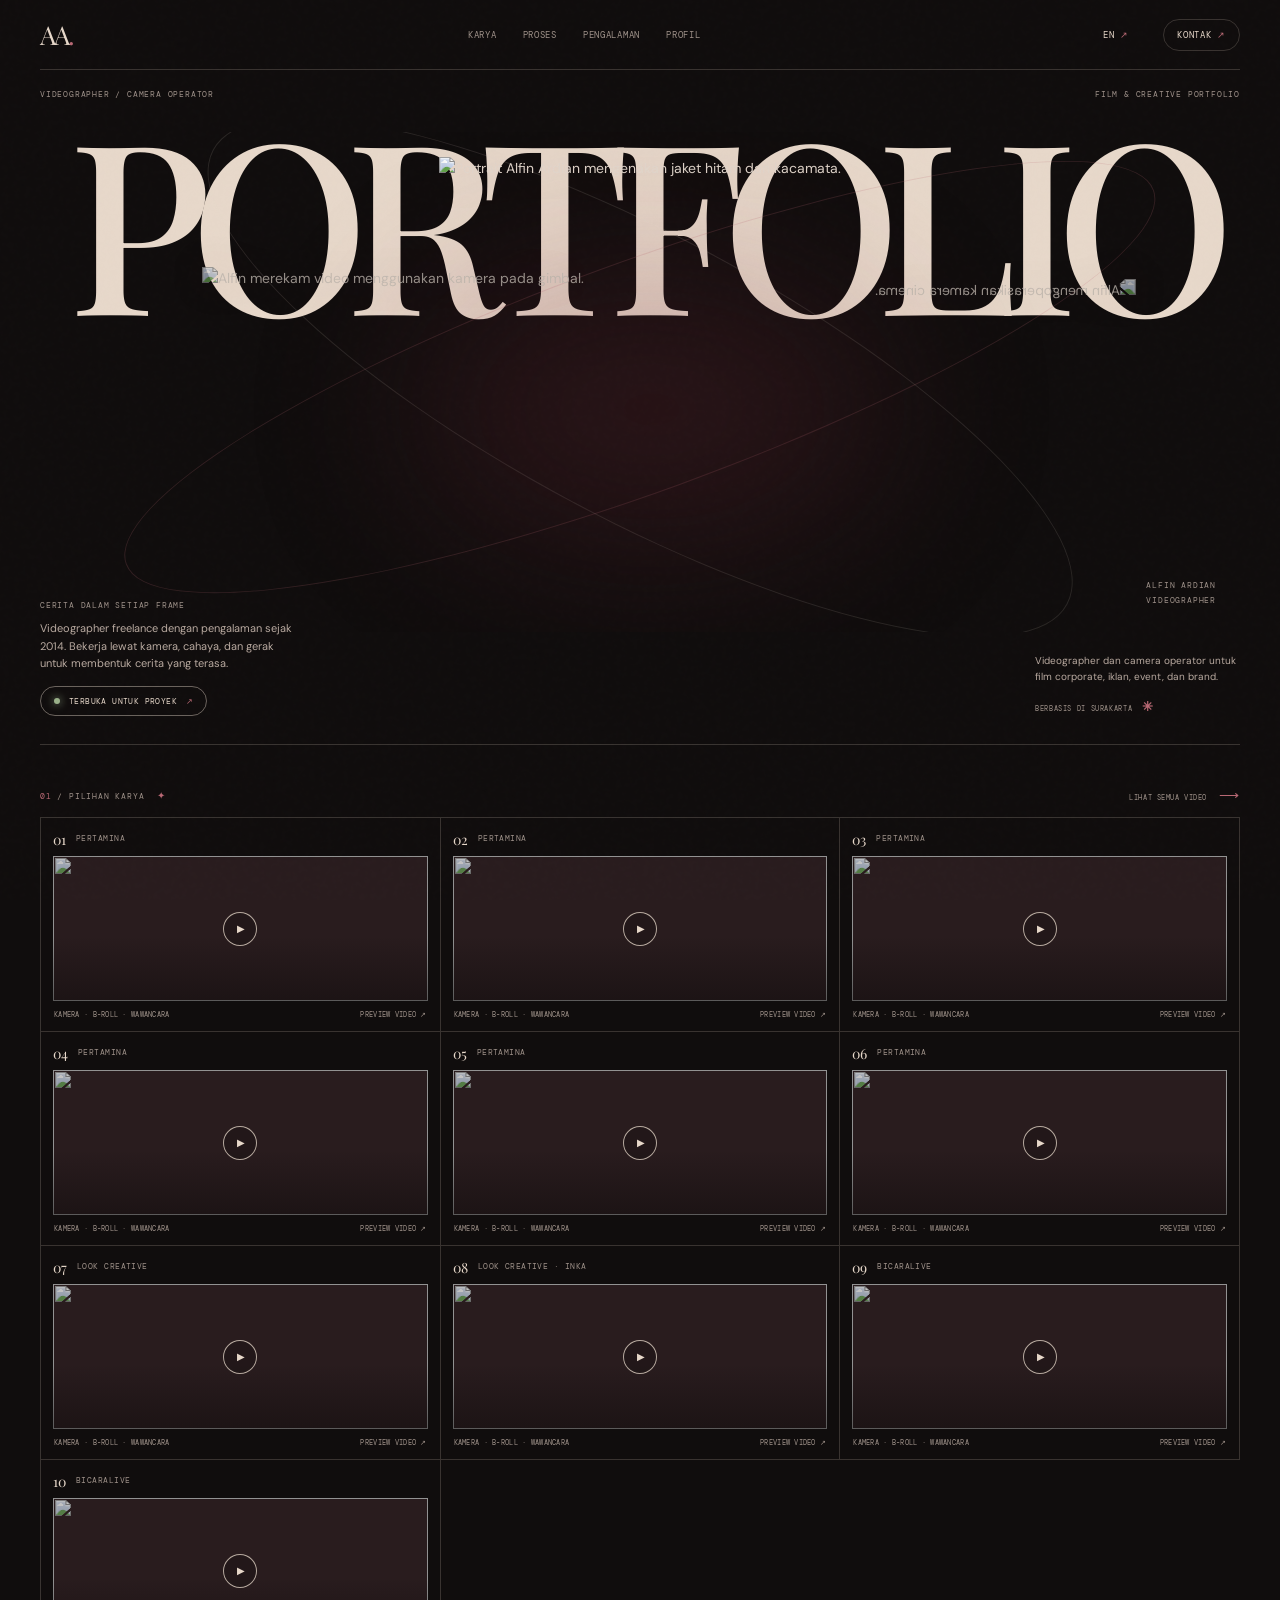
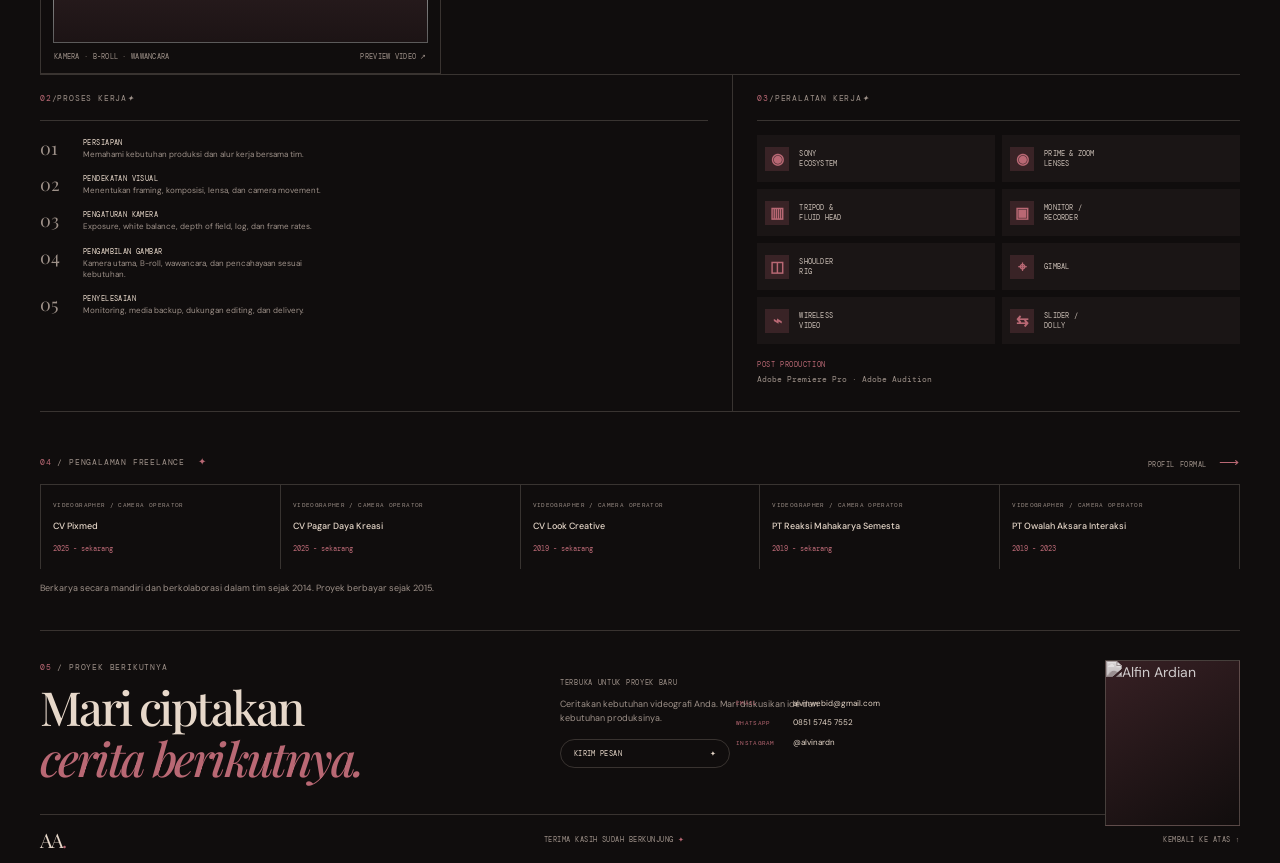
==== index.html @ a02e5e7e "Publish bilingual portfolio website" ====
<!doctype html>
<html lang="id">
  <head>
    <meta charset="utf-8" />
    <meta name="viewport" content="width=device-width, initial-scale=1" />
    <meta name="theme-color" content="#100d0d" />
    <meta name="description" content="Alfin Ardian — freelance videographer and camera operator based in Surakarta, Indonesia." />
    <meta name="referrer" content="strict-origin-when-cross-origin" />
    <title>Alfin Ardian — Videographer Portfolio</title>
    <link rel="preconnect" href="https://img.youtube.com" />
    <link rel="stylesheet" href="styles.css" />
    <script src="script.js" defer></script>
  </head>
  <body>
    <div class="grain" aria-hidden="true"></div>
    <header class="topbar shell">
      <a class="wordmark" href="#home" aria-label="Alfin Ardian, home">AA<span>.</span></a>
      <nav class="main-nav" aria-label="Main navigation">
        <a href="#work" data-i18n="navWork">Karya</a>
        <a href="#approach" data-i18n="navApproach">Proses</a>
        <a href="#about" data-i18n="navAbout">Pengalaman</a>
        <a href="profile.html" data-i18n="navProfile">Profil</a>
      </nav>
      <div class="nav-actions">
        <button class="language-toggle" type="button" aria-label="Switch language">EN <span>↗</span></button>
        <a class="nav-contact" href="#contact" data-i18n="navContact">Kontak <span>↗</span></a>
      </div>
    </header>

    <main>
      <section class="hero shell" id="home">
        <div class="hero-kicker"><span data-i18n="heroKicker">VIDEOGRAPHER / CAMERA OPERATOR</span><span data-i18n="heroKickerRight">FILM & CREATIVE PORTFOLIO</span></div>
        <h1 class="hero-title" aria-label="Portfolio"><span class="title-outline" data-i18n="titleOne">PORTFOLIO</span></h1>
        <div class="hero-visual">
          <img class="scene-shot scene-gimbal" src="assets/alfin-camera-gimbal.png" alt="Alfin merekam video menggunakan kamera pada gimbal." />
          <img class="scene-shot scene-cinema" src="assets/alfin-cinema-camera.png" alt="Alfin mengoperasikan kamera cinema." />
          <img class="portrait" src="assets/alfin-portrait-front.png" alt="Portrait Alfin Ardian mengenakan jaket hitam dan kacamata." />
          <div class="orbit orbit-one"></div><div class="orbit orbit-two"></div>
          <div class="light-leak"></div>
          <span class="visual-caption">ALFIN ARDIAN<br />VIDEOGRAPHER</span>
        </div>
        <div class="hero-bottom">
          <div class="hero-intro">
            <p class="eyebrow" data-i18n="heroEyebrow">CERITA DALAM SETIAP FRAME</p>
            <p class="hero-copy" data-i18n="heroCopy">Videographer freelance dengan pengalaman sejak 2014. Bekerja lewat kamera, cahaya, dan gerak untuk membentuk cerita yang terasa.</p>
            <a class="availability" href="https://wa.me/6285157457552" target="_blank" rel="noreferrer"><span class="availability-dot"></span><span data-i18n="availability">TERBUKA UNTUK PROYEK</span><span class="arrow">↗</span></a>
          </div>
          <div class="hero-aside"><p data-i18n="heroAside">Videographer dan camera operator untuk film corporate, iklan, event, dan brand.</p><span data-i18n="heroLocation">BERBASIS DI SURAKARTA <b>✳</b></span></div>
        </div>
      </section>

      <section class="work-section shell section-pad" id="work">
        <div class="section-bar"><p class="eyebrow"><span>01</span> / <span data-i18n="selected">PILIHAN KARYA</span> <i>✦</i></p><a href="#work" class="section-link" data-i18n="viewProjects">LIHAT SEMUA VIDEO <span>⟶</span></a></div>
        <div class="project-grid" id="projectGrid" aria-live="polite"></div>
      </section>

      <section class="approach-section shell" id="approach">
        <div class="process-panel">
          <p class="eyebrow"><span>02</span> / <span data-i18n="processTitle">PROSES KERJA</span> <i>✦</i></p>
          <ol class="process-list">
            <li><span class="process-number">01</span><div><h3 data-i18n="process1">PERSIAPAN</h3><p data-i18n="process1copy">Memahami kebutuhan produksi dan alur kerja bersama tim.</p></div></li>
            <li><span class="process-number">02</span><div><h3 data-i18n="process2">PENDEKATAN VISUAL</h3><p data-i18n="process2copy">Menentukan framing, komposisi, lensa, dan camera movement.</p></div></li>
            <li><span class="process-number">03</span><div><h3 data-i18n="process3">PENGATURAN KAMERA</h3><p data-i18n="process3copy">Exposure, white balance, depth of field, log, dan frame rates.</p></div></li>
            <li><span class="process-number">04</span><div><h3 data-i18n="process4">PENGAMBILAN GAMBAR</h3><p data-i18n="process4copy">Kamera utama, B-roll, wawancara, dan pencahayaan sesuai kebutuhan.</p></div></li>
            <li><span class="process-number">05</span><div><h3 data-i18n="process5">PENYELESAIAN</h3><p data-i18n="process5copy">Monitoring, media backup, dukungan editing, dan delivery.</p></div></li>
          </ol>
        </div>
        <div class="tools-panel">
          <p class="eyebrow"><span>03</span> / <span data-i18n="toolsTitle">PERALATAN KERJA</span> <i>✦</i></p>
          <div class="tools-grid">
            <div><b>◉</b><span>SONY<br />ECOSYSTEM</span></div><div><b>◉</b><span>PRIME & ZOOM<br />LENSES</span></div>
            <div><b>▥</b><span>TRIPOD &<br />FLUID HEAD</span></div><div><b>▣</b><span>MONITOR /<br />RECORDER</span></div>
            <div><b>◫</b><span>SHOULDER<br />RIG</span></div><div><b>⌖</b><span>GIMBAL</span></div>
            <div><b>⌁</b><span>WIRELESS<br />VIDEO</span></div><div><b>⇆</b><span>SLIDER /<br />DOLLY</span></div>
          </div>
          <p class="software-note"><span>POST PRODUCTION</span><br />Adobe Premiere Pro · Adobe Audition</p>
        </div>
      </section>

      <section class="about-section shell section-pad" id="about">
        <div class="section-bar"><p class="eyebrow"><span>04</span> / <span data-i18n="experienceLabel">PENGALAMAN FREELANCE</span> <i>✦</i></p><a href="profile.html" class="section-link" data-i18n="formalProfile">PROFIL FORMAL <span>⟶</span></a></div>
        <div class="experience-list">
          <div><span class="experience-role">VIDEOGRAPHER / CAMERA OPERATOR</span><strong>CV Pixmed</strong><time data-i18n="since2025">2025 - sekarang</time></div>
          <div><span class="experience-role">VIDEOGRAPHER / CAMERA OPERATOR</span><strong>CV Pagar Daya Kreasi</strong><time data-i18n="since2025">2025 - sekarang</time></div>
          <div><span class="experience-role">VIDEOGRAPHER / CAMERA OPERATOR</span><strong>CV Look Creative</strong><time data-i18n="since2019">2019 - sekarang</time></div>
          <div><span class="experience-role">VIDEOGRAPHER / CAMERA OPERATOR</span><strong>PT Reaksi Mahakarya Semesta</strong><time data-i18n="since2019">2019 - sekarang</time></div>
          <div><span class="experience-role">VIDEOGRAPHER / CAMERA OPERATOR</span><strong>PT Owalah Aksara Interaksi</strong><time>2019 - 2023</time></div>
        </div>
        <p class="experience-footnote" data-i18n="experienceNote">Berkarya secara mandiri dan berkolaborasi dalam tim sejak 2014. Proyek berbayar sejak 2015.</p>
      </section>

      <section class="contact-section shell" id="contact">
        <div class="contact-heading"><p class="eyebrow"><span>05</span> / <span data-i18n="nextProject">PROYEK BERIKUTNYA</span></p><h2 data-i18n="contactTitle">Mari ciptakan<br /><em>cerita berikutnya.</em></h2></div>
        <div class="contact-action"><p class="eyebrow" data-i18n="contactOpen">TERBUKA UNTUK PROYEK BARU</p><p data-i18n="contactCopy">Ceritakan kebutuhan videografi Anda. Mari diskusikan ide dan kebutuhan produksinya.</p><a class="contact-button" href="mailto:alvinwebid@gmail.com"><span data-i18n="sendMessage">KIRIM PESAN</span><span>✦</span></a></div>
        <div class="contact-details"><a href="mailto:alvinwebid@gmail.com"><span>EMAIL</span>alvinwebid@gmail.com</a><a href="https://wa.me/6285157457552" target="_blank" rel="noreferrer"><span>WHATSAPP</span>0851 5745 7552</a><a href="https://www.instagram.com/alvinardn/" target="_blank" rel="noreferrer"><span>INSTAGRAM</span>@alvinardn</a></div>
        <div class="contact-portrait"><img src="assets/alfin-ardian-portrait.png" alt="Alfin Ardian" /></div>
      </section>
    </main>
    <footer class="footer shell"><a class="wordmark" href="#home">AA<span>.</span></a><p data-i18n="footer">TERIMA KASIH SUDAH BERKUNJUNG <i>✦</i></p><a href="#home" class="back-top" data-i18n="backTop">KEMBALI KE ATAS ↑</a></footer>
    <dialog class="video-modal" id="videoModal" aria-labelledby="videoModalTitle">
      <div class="modal-heading"><h2 id="videoModalTitle">Video</h2><button class="modal-close" type="button" data-i18n="closeVideo">TUTUP <span>×</span></button></div>
      <div class="modal-frame"><iframe title="Video portfolio preview" allow="autoplay; encrypted-media; picture-in-picture; fullscreen" referrerpolicy="strict-origin-when-cross-origin" allowfullscreen></iframe></div>
      <div class="modal-actions"><p data-i18n="videoFallback">Jika pemutar tidak tersedia, lanjutkan di YouTube.</p><a class="modal-youtube" href="https://www.youtube.com/" target="_blank" rel="noopener noreferrer" data-i18n="watchOnYoutube">TONTON DI YOUTUBE ↗</a></div>
    </dialog>
  </body>
</html>
---- styles.css ----
@import url('https://fonts.googleapis.com/css2?family=DM+Mono:wght@400;500&family=DM+Sans:wght@400;500;600;700&family=Playfair+Display:ital,wght@0,500;0,600;1,500;1,600&display=swap');
:root{--bg:#100d0d;--ink:#e7d8ca;--muted:#9e9189;--line:rgba(231,216,202,.19);--wine:#702936;--rose:#b96874;--panel:#1a1515;--mono:'DM Mono',monospace;--sans:'DM Sans',Arial,sans-serif;--serif:'Playfair Display',Georgia,serif;color-scheme:dark;scroll-behavior:smooth}
*{box-sizing:border-box}body{margin:0;background:var(--bg);color:var(--ink);font:14px/1.6 var(--sans);overflow-x:hidden}a{color:inherit;text-decoration:none}button{font:inherit;color:inherit}.shell{width:min(1240px,calc(100% - 80px));margin-inline:auto}.grain{position:fixed;inset:0;z-index:20;pointer-events:none;opacity:.045;background-image:url("data:image/svg+xml,%3Csvg viewBox='0 0 180 180' xmlns='http://www.w3.org/2000/svg'%3E%3Cfilter id='n'%3E%3CfeTurbulence type='fractalNoise' baseFrequency='.9' numOctaves='3' stitchTiles='stitch'/%3E%3C/filter%3E%3Crect width='100%25' height='100%25' filter='url(%23n)' opacity='.3'/%3E%3C/svg%3E")}
.topbar{height:70px;display:flex;justify-content:space-between;align-items:center;border-bottom:1px solid var(--line);position:relative;z-index:4}.wordmark{font:26px var(--serif);letter-spacing:-2px}.wordmark span,.section-bar i,.footer i{color:var(--rose);font-style:normal}.main-nav,.nav-actions{display:flex;align-items:center;gap:26px}.main-nav a,.nav-contact,.language-toggle{font:9px var(--mono);letter-spacing:.08em;text-transform:uppercase}.main-nav a{color:var(--muted);transition:color .2s}.main-nav a:hover,.nav-contact:hover{color:var(--ink)}.language-toggle{background:none;border:0;padding:8px;cursor:pointer}.language-toggle span,.nav-contact span{color:var(--rose)}.nav-contact{border:1px solid var(--line);border-radius:24px;padding:9px 13px}
.hero{min-height:675px;position:relative;padding-top:19px;display:flex;flex-direction:column;isolation:isolate}.hero-kicker{display:flex;justify-content:space-between;color:var(--muted);font:8px var(--mono);letter-spacing:.1em}.hero-title{position:relative;z-index:1;margin:14px 0 0;font:500 clamp(78px,19vw,238px)/.88 var(--serif);letter-spacing:-.095em;white-space:nowrap;text-align:center;animation:titleGlitch 8s steps(1,end) infinite}.title-outline{color:var(--ink)}.hero-visual{position:absolute;z-index:2;left:2%;top:62px;width:96%;height:500px;pointer-events:none;overflow:hidden}.hero-visual::after{content:"";position:absolute;z-index:4;inset:8% 0 2%;pointer-events:none;opacity:0;mix-blend-mode:screen;background:repeating-linear-gradient(0deg,transparent 0 18px,rgba(231,216,202,.045) 19px 20px),linear-gradient(90deg,transparent 0 41%,rgba(195,68,91,.15) 42% 42.6%,transparent 43% 58%,rgba(72,171,195,.1) 59% 59.5%,transparent 60%);animation:glitchFlash 7.5s steps(1,end) infinite}.portrait{position:absolute;z-index:3;height:510px;width:auto;max-width:none;left:50%;bottom:-35px;transform:translateX(-50%);opacity:.98;object-fit:contain;filter:saturate(.78) brightness(.98) drop-shadow(0 0 30px rgba(108,35,51,.26));animation:portraitFloat 8s ease-in-out infinite}.scene-shot{position:absolute;object-fit:contain;opacity:.78;filter:saturate(.7) brightness(.82) drop-shadow(0 0 24px rgba(108,35,51,.28));animation:sceneFloat 9s ease-in-out infinite}.scene-gimbal{z-index:1;left:12%;bottom:-5px;height:370px;width:40%}.scene-cinema{z-index:2;right:7%;bottom:8px;height:345px;width:44%;transform:scaleX(-1);animation-delay:-3s}.orbit{position:absolute;z-index:0;left:50%;top:49%;width:95%;height:46%;border:1px solid rgba(185,104,116,.2);border-radius:50%;transform:translate(-50%,-50%) rotate(-20deg)}.orbit-two{width:84%;height:57%;transform:translate(-50%,-50%) rotate(28deg);border-color:rgba(231,216,202,.12)}.light-leak{position:absolute;width:42%;height:53%;left:30%;top:29%;border-radius:50%;background:var(--wine);filter:blur(90px);opacity:.28}.visual-caption{position:absolute;right:0;bottom:5%;font:8px/1.8 var(--mono);letter-spacing:.1em;color:var(--muted);text-align:right}.hero-bottom{margin-top:auto;padding:12px 0 28px;border-bottom:1px solid var(--line);display:grid;grid-template-columns:1fr 1fr;gap:40px;align-items:end;position:relative;z-index:3}.hero-intro{max-width:300px}.eyebrow{font:8px var(--mono);letter-spacing:.1em;color:var(--muted);margin:0 0 10px}.eyebrow>span:first-child{color:var(--rose)}.hero-copy{font-size:11px;color:#b9aaa0;margin:0;max-width:260px}.availability{display:inline-flex;align-items:center;gap:9px;border:1px solid rgba(231,216,202,.42);border-radius:25px;padding:9px 13px;margin-top:13px;font:8px var(--mono);letter-spacing:.05em;transition:background .2s}.availability:hover,.contact-button:hover{background:var(--wine)}.availability-dot{width:6px;height:6px;background:#9ab18a;border-radius:50%;box-shadow:0 0 9px #9ab18a}.arrow{color:var(--rose)}.hero-aside{justify-self:end;align-self:end;max-width:205px;color:#b9aaa0;font-size:10px}.hero-aside p{margin:0 0 13px}.hero-aside span{font:7px var(--mono);letter-spacing:.09em;color:var(--muted)}.hero-aside b{font-size:13px;color:var(--rose);margin-left:5px}
.section-pad{padding-top:28px}.section-bar{height:45px;display:flex;align-items:center;justify-content:space-between;border-bottom:1px solid var(--line)}.section-bar .eyebrow{margin:0}.section-bar i{font-size:10px;margin-left:7px}.section-link{font:7px var(--mono);letter-spacing:.08em;color:var(--muted)}.section-link span{color:var(--rose);font-size:14px;margin-left:8px}.section-link:hover{color:var(--ink)}.project-grid{display:grid;grid-template-columns:repeat(3,minmax(0,1fr));border-left:1px solid var(--line);border-bottom:1px solid var(--line)}.project-card{min-width:0;padding:12px;border-right:1px solid var(--line);border-bottom:1px solid var(--line);animation:rise .45s both}.project-top{height:26px;display:flex;align-items:flex-start;gap:10px}.project-index{font:14px var(--serif);color:var(--ink)}.project-company{font:8px var(--mono);letter-spacing:.055em;color:var(--muted);text-transform:uppercase;padding-top:3px}.project-image{height:145px;display:block;position:relative;overflow:hidden;background:#291c1e;border:0;padding:0;width:100%;cursor:pointer;text-align:left}.project-image img{width:100%;height:100%;object-fit:cover;filter:saturate(.62) brightness(.76);transition:transform .45s,filter .35s}.project-card:hover img{transform:scale(1.035);filter:saturate(.85) brightness(.92)}.project-image::after{content:"";position:absolute;inset:0;background:linear-gradient(0deg,rgba(9,7,7,.4),transparent 45%)}.play-button{position:absolute;z-index:1;left:50%;top:50%;transform:translate(-50%,-50%);width:34px;height:34px;border:1px solid rgba(231,216,202,.76);border-radius:50%;display:grid;place-items:center;font-size:10px;padding-left:2px;background:rgba(13,10,10,.22);transition:background .2s}.project-card:hover .play-button{background:var(--wine)}.project-image:focus-visible{outline:2px solid var(--rose);outline-offset:3px}.video-modal{width:min(920px,calc(100% - 32px));padding:18px;border:1px solid rgba(231,216,202,.25);background:#120f0f;color:var(--ink);box-shadow:0 22px 90px rgba(0,0,0,.62)}.video-modal::backdrop{background:rgba(8,6,7,.82);backdrop-filter:blur(6px)}.modal-heading{display:flex;justify-content:space-between;align-items:center;margin-bottom:12px}.modal-heading h2{font:500 17px var(--serif);margin:0}.modal-close{border:1px solid var(--line);background:transparent;padding:7px 11px;color:var(--ink);font:8px var(--mono);letter-spacing:.07em;cursor:pointer}.modal-close span{font-size:16px;color:var(--rose);margin-left:7px}.modal-frame{position:relative;aspect-ratio:16/9;background:#000}.modal-frame iframe{position:absolute;inset:0;width:100%;height:100%;border:0}.project-caption{display:flex;justify-content:space-between;align-items:center;padding:9px 1px 0;font:7px var(--mono);letter-spacing:.04em;color:var(--muted)}
.approach-section{display:grid;grid-template-columns:1.2fr .88fr;border-bottom:1px solid var(--line)}.process-panel,.tools-panel{padding:0 24px 25px 0}.tools-panel{border-left:1px solid var(--line);padding:0 0 25px 24px}.process-panel>.eyebrow,.tools-panel>.eyebrow{height:46px;display:flex;align-items:center;border-bottom:1px solid var(--line);margin:0}.process-list{list-style:none;margin:0;padding:9px 0 0}.process-list li{display:grid;grid-template-columns:33px 1fr;gap:10px;padding:6px 0}.process-number{font:18px var(--serif);color:var(--muted)}.process-list h3{font:7px var(--mono);letter-spacing:.06em;margin:2px 0 2px}.process-list p{font-size:8px;line-height:1.4;color:var(--muted);margin:0;max-width:240px}.tools-grid{display:grid;grid-template-columns:repeat(2,1fr);gap:7px;padding-top:14px}.tools-grid>div{min-height:47px;background:var(--panel);display:flex;align-items:center;gap:10px;padding:8px}.tools-grid b{width:24px;height:24px;display:grid;place-items:center;background:#392326;color:var(--rose);font-size:15px}.tools-grid span{font:7px/1.4 var(--mono);letter-spacing:.03em;color:#c9bdb4}.software-note{font:8px/1.8 var(--mono);color:var(--muted);margin:13px 0 0}.software-note span{font-size:7px;letter-spacing:.08em;color:var(--rose)}
.experience-list{border-left:1px solid var(--line);display:grid;grid-template-columns:repeat(5,minmax(0,1fr))}.experience-list>div{padding:16px 12px;border-right:1px solid var(--line);min-height:80px;display:flex;flex-direction:column;justify-content:space-between;gap:10px}.experience-role{font:6px/1.4 var(--mono);letter-spacing:.06em;color:var(--muted)}.experience-list strong{font-size:9px;font-weight:500}.experience-list time{font:7px var(--mono);color:var(--rose)}.experience-footnote{color:var(--muted);font-size:9px;margin:12px 0 0}
.contact-section{margin-top:35px;padding:29px 190px 29px 0;position:relative;display:grid;grid-template-columns:1fr 1fr;align-items:center;gap:30px;border-top:1px solid var(--line);border-bottom:1px solid var(--line);min-height:185px}.contact-heading h2{font:500 clamp(30px,4vw,47px)/1.08 var(--serif);letter-spacing:-.055em;margin:0}.contact-heading h2 em{color:var(--rose);font-weight:500}.contact-action>.eyebrow{font-size:7px}.contact-action>p:not(.eyebrow){font-size:9px;color:var(--muted);margin:8px 0 13px;max-width:270px}.contact-button{display:flex;align-items:center;justify-content:space-between;width:170px;border:1px solid var(--line);border-radius:22px;padding:9px 13px;font:7px var(--mono);letter-spacing:.05em;transition:background .2s}.contact-details{display:flex;flex-direction:column;gap:7px;position:absolute;left:58%;top:50%;transform:translateY(-50%);font-size:8px}.contact-details a{display:flex;gap:9px;align-items:center}.contact-details a span{font:6px var(--mono);letter-spacing:.05em;color:var(--rose);min-width:48px}.contact-portrait{position:absolute;right:0;bottom:-12px;width:135px;height:166px;border:1px solid rgba(231,216,202,.24);background:linear-gradient(150deg,#372024,#110d0d);overflow:hidden}.contact-portrait img{width:100%;height:100%;object-fit:cover;object-position:top center;opacity:.86;filter:grayscale(1) contrast(1.1);mix-blend-mode:screen}.footer{min-height:48px;display:flex;align-items:center;justify-content:space-between}.footer p,.back-top{font:7px var(--mono);letter-spacing:.07em;color:var(--muted);margin:0}.footer .wordmark{font-size:20px}.back-top:hover{color:var(--ink)}
.reveal{opacity:0;transform:translateY(16px);transition:opacity .65s ease,transform .65s ease}.reveal.is-visible{opacity:1;transform:none}@keyframes portraitFloat{0%,100%{translate:0 0}50%{translate:0 -8px}}@keyframes sceneFloat{0%,100%{translate:0 0}50%{translate:0 -6px}}@keyframes glitchFlash{0%,93%,96%,100%{opacity:0;transform:translateX(0)}94%{opacity:.9;transform:translateX(-5px)}95%{opacity:.5;transform:translateX(4px)}}@keyframes titleGlitch{0%,94%,97%,100%{text-shadow:none;transform:translateX(0)}95%{text-shadow:3px 0 rgba(195,68,91,.45),-2px 0 rgba(72,171,195,.35);transform:translateX(2px)}96%{text-shadow:-2px 0 rgba(195,68,91,.4),3px 0 rgba(72,171,195,.28);transform:translateX(-1px)}}@keyframes rise{from{opacity:0;transform:translateY(12px)}to{opacity:1;transform:translateY(0)}}
@media(max-width:850px){.shell{width:calc(100% - 44px)}.hero{min-height:620px}.hero-title{font-size:clamp(82px,18vw,155px)}.hero-visual{left:0;width:100%;height:440px}.portrait{height:455px}.scene-gimbal{height:330px;width:43%;left:7%}.scene-cinema{height:310px;width:46%;right:6%}.project-image{height:125px}.approach-section{grid-template-columns:1fr 1fr}.process-panel{padding-right:16px}.tools-panel{padding-left:16px}.experience-list{grid-template-columns:repeat(3,1fr)}.experience-list>div{border-bottom:1px solid var(--line)}.contact-section{padding-right:160px}.contact-details{position:static;transform:none;grid-column:1/-1;flex-direction:row;flex-wrap:wrap;gap:10px 20px}.contact-portrait{width:125px;height:155px}}
@media(max-width:560px){.shell{width:calc(100% - 30px)}.topbar{height:58px}.main-nav{display:none}.nav-actions{gap:8px}.hero{min-height:545px;padding-top:15px}.hero-kicker{font-size:6px}.hero-title{font-size:clamp(57px,17vw,92px);margin-top:40px;letter-spacing:-.105em}.hero-visual{left:0;top:105px;width:100%;height:340px}.portrait{height:365px;bottom:-25px}.scene-gimbal{height:230px;width:46%;left:0;bottom:-5px;opacity:.58}.scene-cinema{height:220px;width:52%;right:0;bottom:0;opacity:.58}.orbit{width:112%;height:46%}.orbit-two{width:102%;height:55%}.visual-caption{font-size:6px;bottom:4%}.hero-bottom{grid-template-columns:1fr 1fr;gap:12px;padding-bottom:17px}.hero-intro{max-width:225px}.hero-copy{font-size:9px}.availability{font-size:6px;padding:8px 9px}.hero-aside{max-width:130px;font-size:8px}.hero-aside span{font-size:6px}.section-pad{padding-top:18px}.section-bar{height:40px}.section-link{font-size:6px}.project-grid{grid-template-columns:repeat(2,minmax(0,1fr))}.project-card{padding:7px}.project-top{height:24px}.project-company{font-size:6px}.project-image{height:105px}.project-caption{font-size:6px}.approach-section{grid-template-columns:1fr}.process-panel{padding-right:0;padding-bottom:18px}.tools-panel{border-left:0;border-top:1px solid var(--line);padding:0 0 18px}.tools-grid>div{min-height:42px}.experience-list{grid-template-columns:repeat(2,1fr)}.experience-list>div{min-height:72px;padding:10px}.experience-role{font-size:5px}.experience-list strong{font-size:8px}.experience-list time{font-size:6px}.contact-section{grid-template-columns:1fr 1fr;gap:12px;padding:22px 0 125px;min-height:0}.contact-heading h2{font-size:31px}.contact-details{grid-column:1/-1;flex-direction:column;gap:6px}.contact-portrait{width:105px;height:122px;right:0;bottom:0}.footer{min-height:50px}.footer p,.back-top{font-size:5px}}
@media(prefers-reduced-motion:reduce){*,*::before,*::after{scroll-behavior:auto!important;animation-duration:.01ms!important;animation-iteration-count:1!important;transition-duration:.01ms!important}.reveal{opacity:1;transform:none}}
.modal-actions{display:flex;justify-content:space-between;align-items:center;gap:16px;padding-top:12px;color:var(--muted);font:8px var(--mono);letter-spacing:.025em}.modal-actions p{margin:0}.modal-youtube{flex:none;border:1px solid var(--line);padding:9px 12px;color:var(--ink);transition:background .2s,border-color .2s}.modal-youtube:hover,.modal-youtube:focus-visible{background:var(--wine);border-color:var(--rose);outline:none}
@media(max-width:560px){.video-modal{padding:12px}.modal-heading h2{font-size:14px}.modal-actions{align-items:flex-start;flex-direction:column;gap:10px;font-size:7px}}
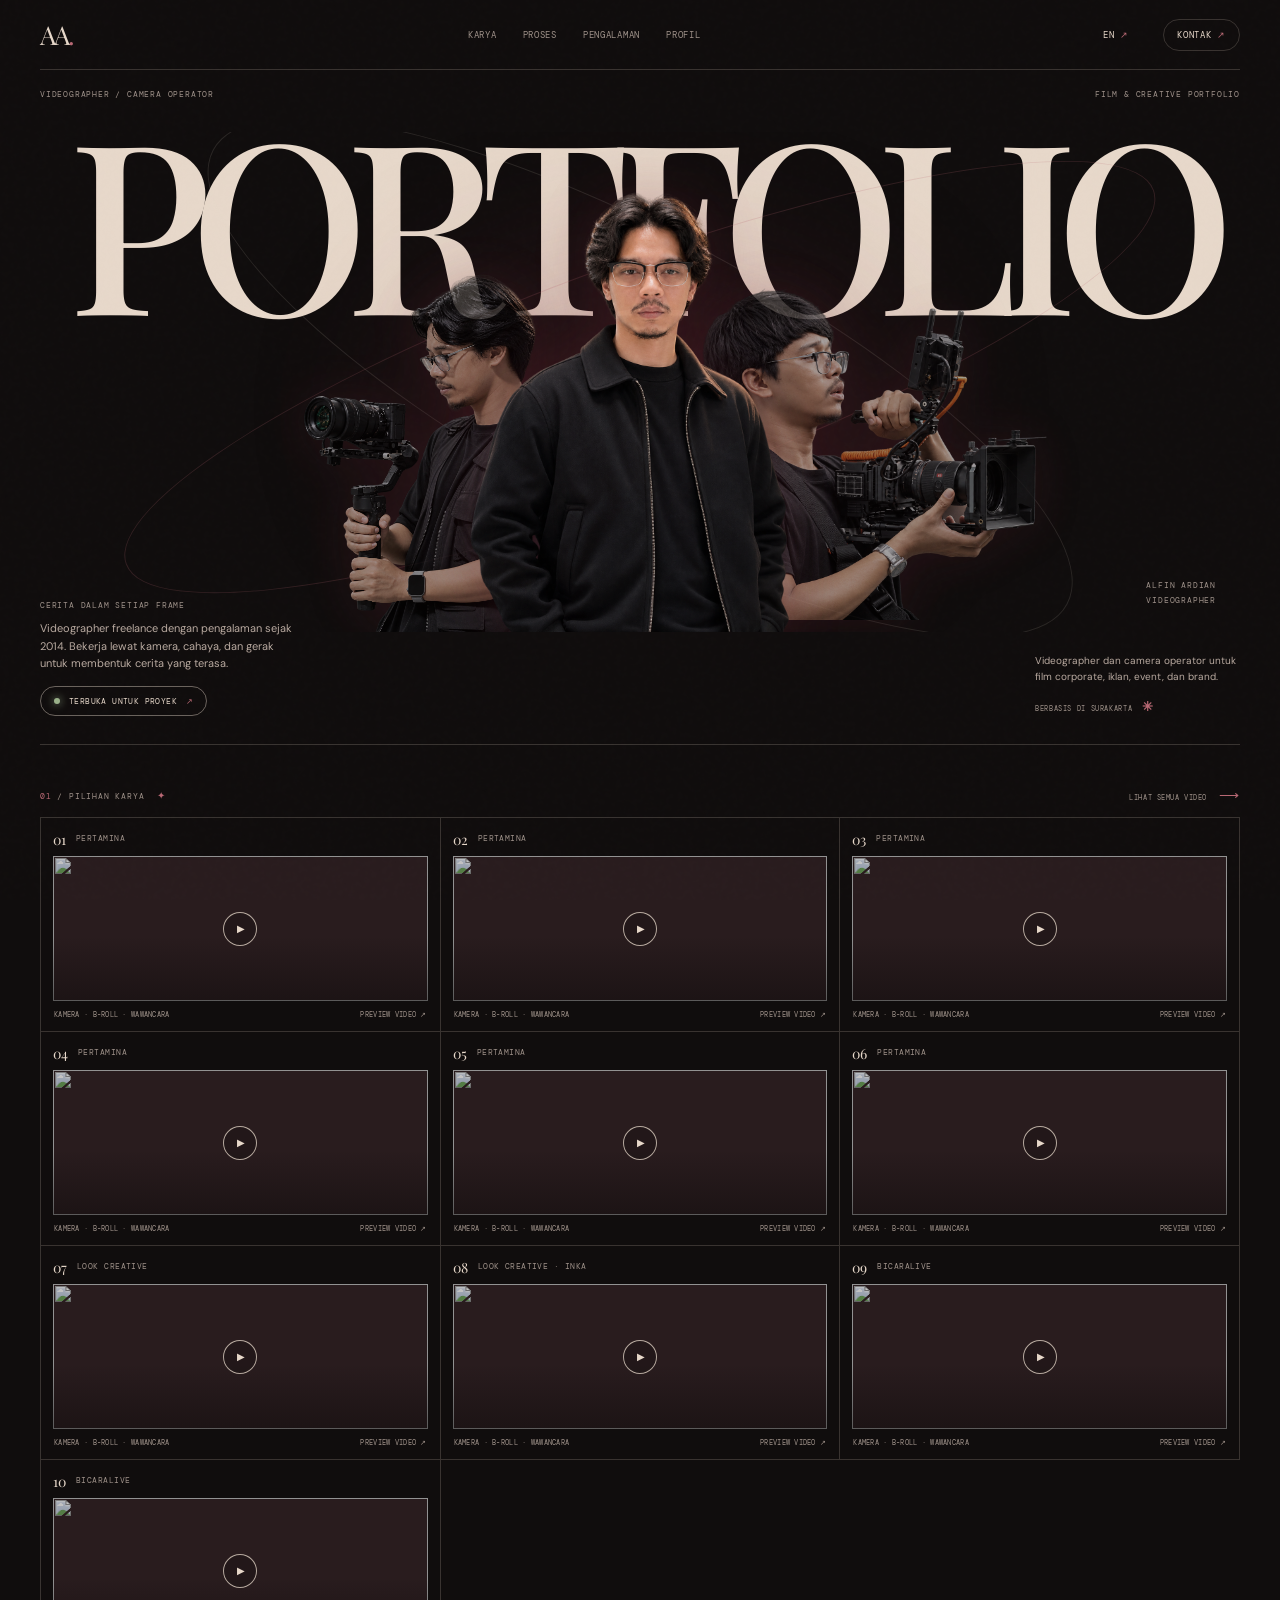
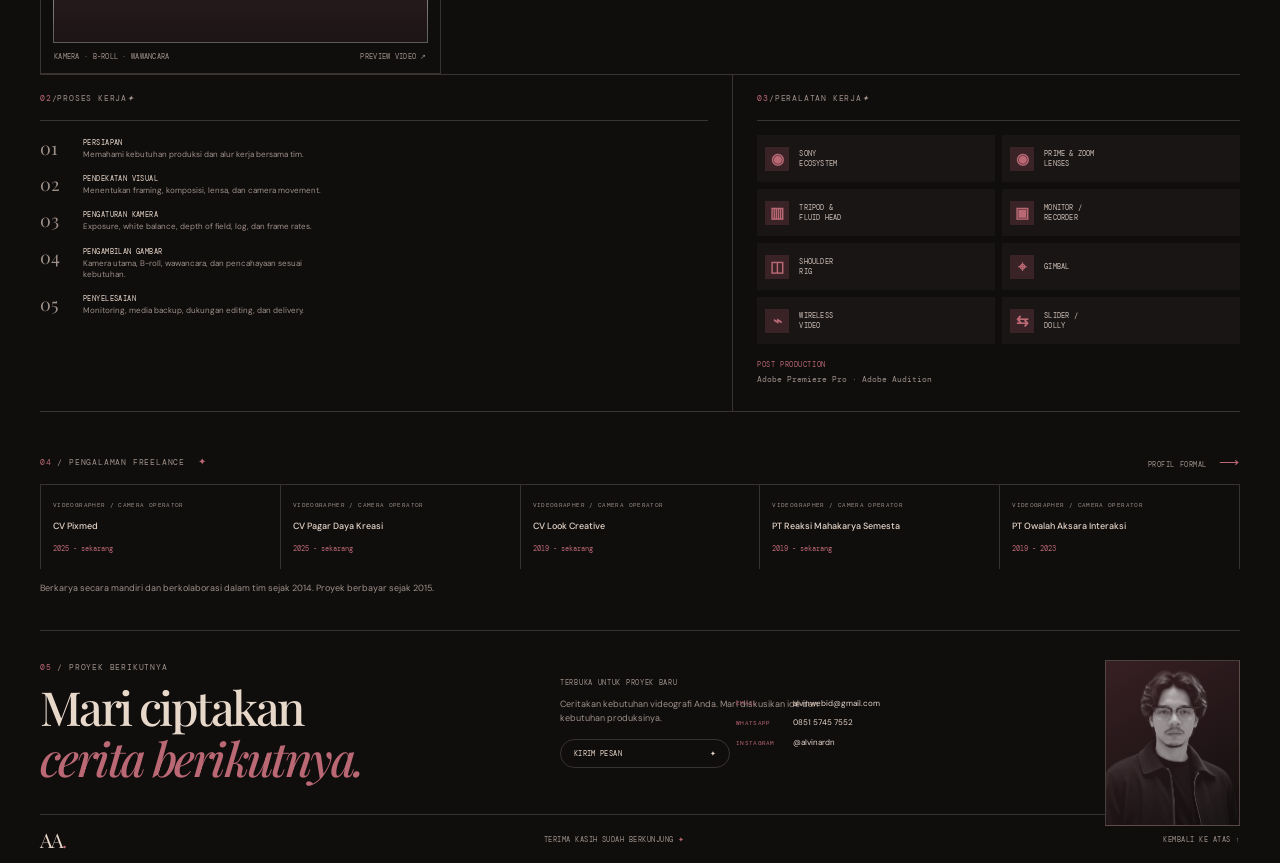
==== commit e1eb9f42: "Improve mobile portfolio navigation and readability" ====
--- a/index.html
+++ b/index.html
@@ -9,6 +9,7 @@
     <title>Alfin Ardian — Videographer Portfolio</title>
     <link rel="preconnect" href="https://img.youtube.com" />
     <link rel="stylesheet" href="styles.css" />
+    <script src="nav.js" defer></script>
     <script src="script.js" defer></script>
   </head>
   <body>
@@ -24,7 +25,14 @@
       <div class="nav-actions">
         <button class="language-toggle" type="button" aria-label="Switch language">EN <span>↗</span></button>
         <a class="nav-contact" href="#contact" data-i18n="navContact">Kontak <span>↗</span></a>
+        <button class="mobile-menu-toggle" type="button" aria-expanded="false" aria-controls="mobileMenu" aria-label="Buka navigasi">☰</button>
       </div>
+      <nav class="mobile-menu" id="mobileMenu" aria-label="Navigasi mobile" hidden>
+        <a href="#work" data-i18n="navWork">Karya</a>
+        <a href="#approach" data-i18n="navApproach">Proses</a>
+        <a href="#about" data-i18n="navAbout">Pengalaman</a>
+        <a href="profile.html" data-i18n="navProfile">Profil</a>
+      </nav>
     </header>
 
     <main>
--- a/styles.css
+++ b/styles.css
@@ -13,3 +13,54 @@
 @media(prefers-reduced-motion:reduce){*,*::before,*::after{scroll-behavior:auto!important;animation-duration:.01ms!important;animation-iteration-count:1!important;transition-duration:.01ms!important}.reveal{opacity:1;transform:none}}
 .modal-actions{display:flex;justify-content:space-between;align-items:center;gap:16px;padding-top:12px;color:var(--muted);font:8px var(--mono);letter-spacing:.025em}.modal-actions p{margin:0}.modal-youtube{flex:none;border:1px solid var(--line);padding:9px 12px;color:var(--ink);transition:background .2s,border-color .2s}.modal-youtube:hover,.modal-youtube:focus-visible{background:var(--wine);border-color:var(--rose);outline:none}
 @media(max-width:560px){.video-modal{padding:12px}.modal-heading h2{font-size:14px}.modal-actions{align-items:flex-start;flex-direction:column;gap:10px;font-size:7px}}
+
+/* Mobile navigation and readability refinements */
+.mobile-menu-toggle,.mobile-menu{display:none}
+.mobile-menu[hidden]{display:none}
+@media(max-width:560px){
+  .topbar{z-index:10}
+  .mobile-menu-toggle{display:inline-flex;align-items:center;justify-content:center;width:44px;height:44px;border:1px solid var(--line);background:transparent;color:var(--ink);font-size:17px;cursor:pointer}
+  .mobile-menu:not([hidden]){display:grid;position:absolute;top:100%;left:0;right:0;z-index:8;grid-template-columns:1fr 1fr;background:#171212;border:1px solid var(--line);box-shadow:0 16px 30px rgba(0,0,0,.3)}
+  .mobile-menu a{display:flex;align-items:center;min-height:48px;padding:0 16px;border-bottom:1px solid var(--line);font:10px var(--mono);letter-spacing:.06em;color:var(--ink)}
+  .mobile-menu a:hover,.mobile-menu a:focus-visible{background:var(--panel);color:var(--rose)}
+  .hero{min-height:490px}
+  .hero-kicker{font-size:8px}
+  .hero-title{font-size:clamp(60px,16vw,86px);margin-top:26px}
+  .hero-visual{top:83px;height:310px}
+  .portrait{height:335px;bottom:-24px}
+  .scene-gimbal{height:205px;width:46%;opacity:.65}
+  .scene-cinema{height:198px;width:52%;opacity:.65}
+  .visual-caption{font-size:7px}
+  .hero-copy{font-size:11px;line-height:1.55}
+  .availability{min-height:40px;font-size:8px;padding:8px 10px}
+  .hero-aside{font-size:10px;line-height:1.55}
+  .hero-aside span{font-size:8px}
+  .eyebrow{font-size:8px}
+  .section-link{font-size:8px}
+  .project-card{padding:8px}
+  .project-top{height:28px}
+  .project-company{font-size:8px}
+  .project-image{height:120px}
+  .project-caption{font-size:8px;line-height:1.45;gap:6px}
+  .process-list h3{font-size:9px}
+  .process-list p{font-size:10px;line-height:1.45}
+  .tools-grid span{font-size:9px}
+  .software-note,.software-note span{font-size:9px}
+  .experience-role{font-size:7px}
+  .experience-list strong{font-size:10px}
+  .experience-list time{font-size:8px}
+  .contact-action>.eyebrow{font-size:8px}
+  .contact-action>p:not(.eyebrow){font-size:11px;line-height:1.5}
+  .contact-button{min-height:42px;font-size:8px}
+  .contact-details{font-size:10px}
+  .contact-details a span{font-size:8px}
+  .footer p,.back-top{font-size:8px}
+}
+@media(max-width:380px){
+  .shell{width:calc(100% - 24px)}
+  .hero{min-height:475px}
+  .hero-bottom{gap:8px}
+  .hero-aside{max-width:120px}
+  .project-grid{grid-template-columns:1fr 1fr}
+  .project-image{height:108px}
+}
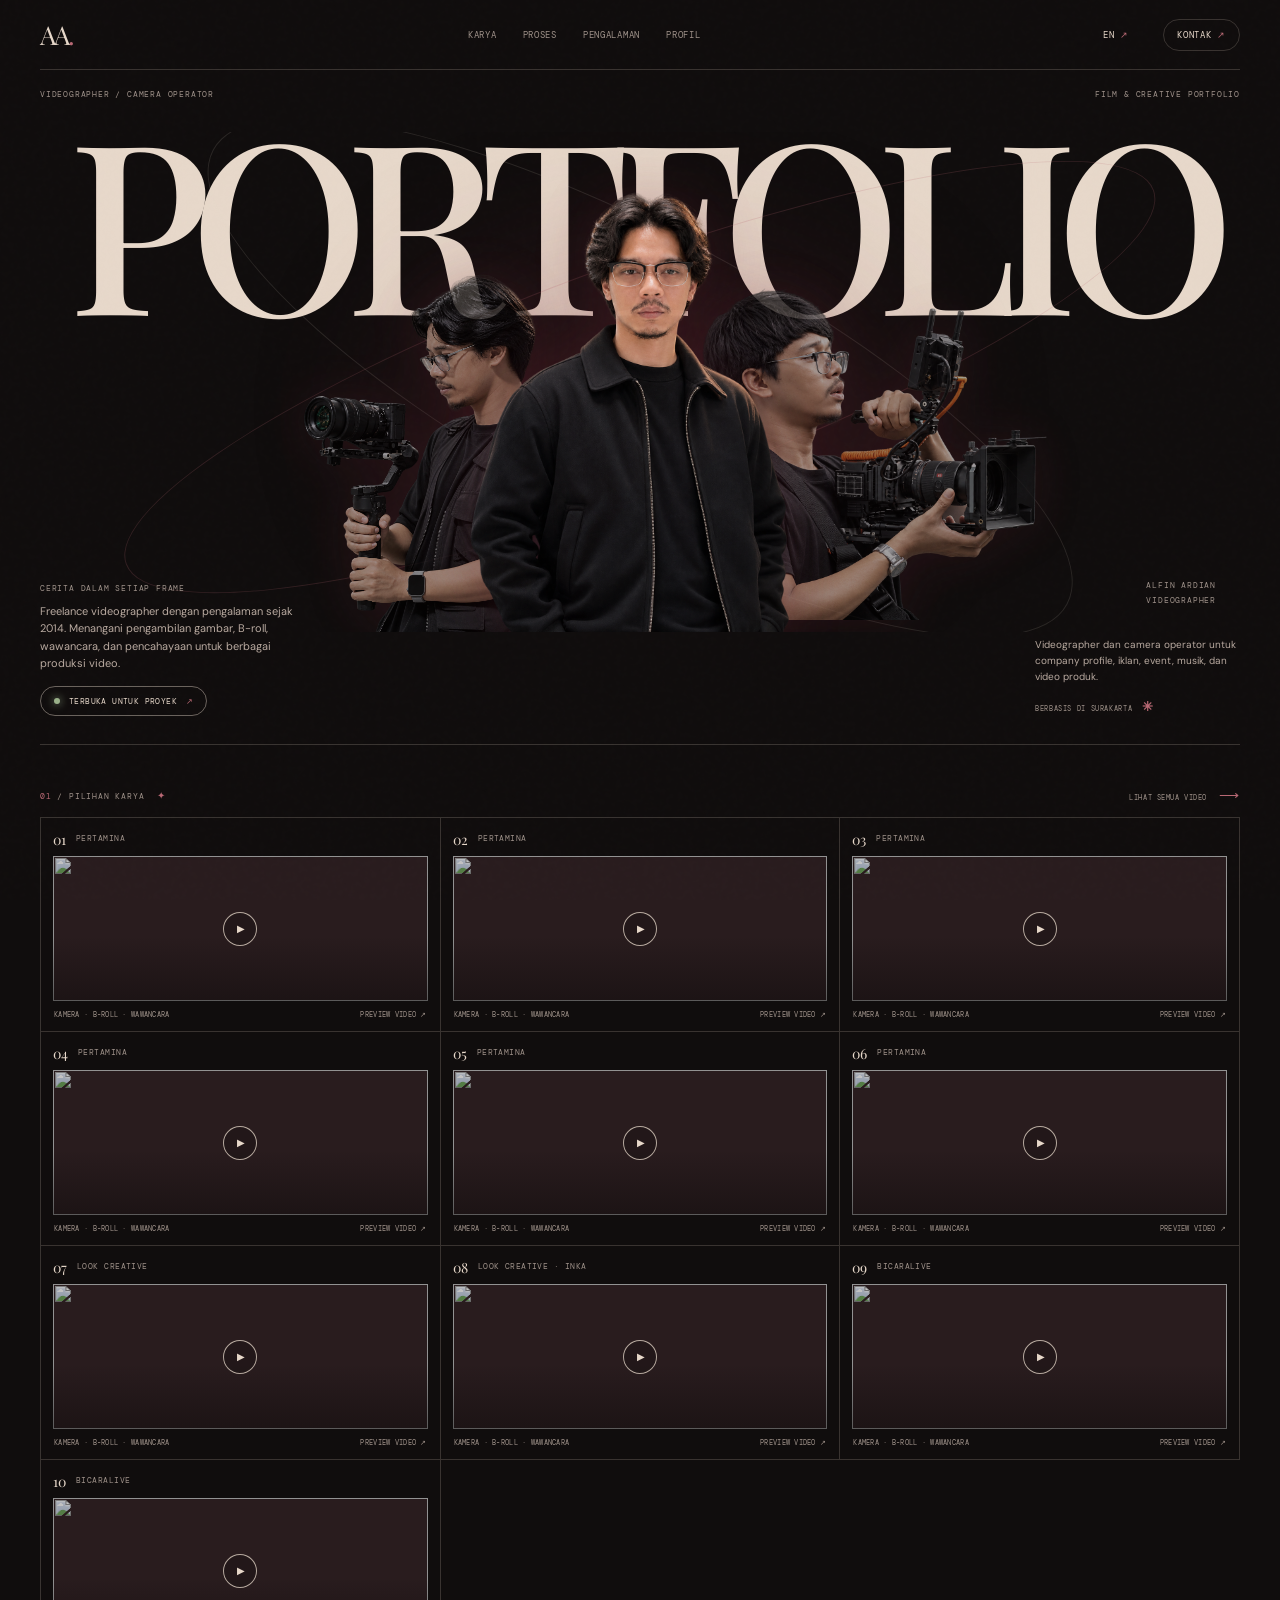
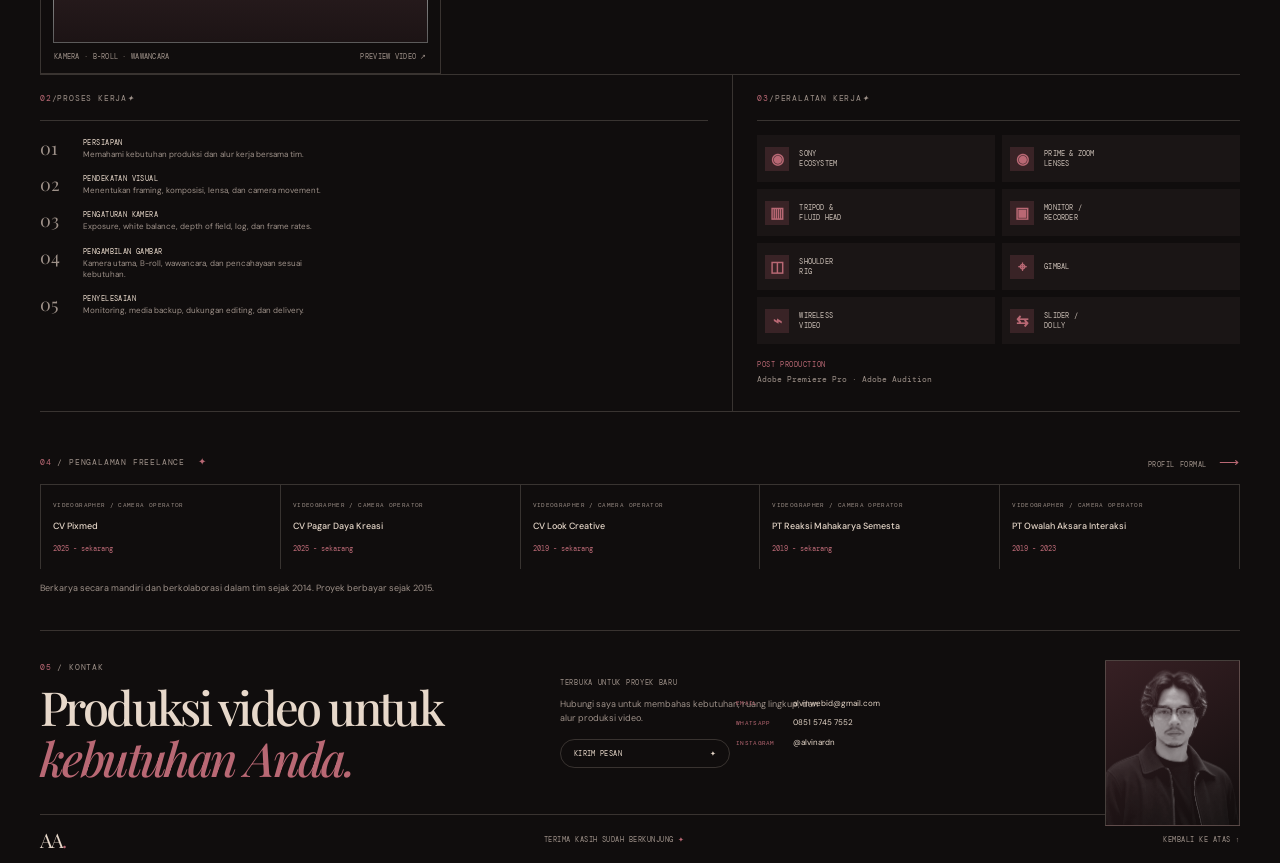
==== commit 75f68aa9: "Make portfolio copy more professional and direct" ====
--- a/index.html
+++ b/index.html
@@ -50,10 +50,10 @@
         <div class="hero-bottom">
           <div class="hero-intro">
             <p class="eyebrow" data-i18n="heroEyebrow">CERITA DALAM SETIAP FRAME</p>
-            <p class="hero-copy" data-i18n="heroCopy">Videographer freelance dengan pengalaman sejak 2014. Bekerja lewat kamera, cahaya, dan gerak untuk membentuk cerita yang terasa.</p>
+            <p class="hero-copy" data-i18n="heroCopy">Freelance videographer dengan pengalaman sejak 2014. Menangani pengambilan gambar, B-roll, wawancara, dan pencahayaan untuk berbagai produksi video.</p>
             <a class="availability" href="https://wa.me/6285157457552" target="_blank" rel="noreferrer"><span class="availability-dot"></span><span data-i18n="availability">TERBUKA UNTUK PROYEK</span><span class="arrow">↗</span></a>
           </div>
-          <div class="hero-aside"><p data-i18n="heroAside">Videographer dan camera operator untuk film corporate, iklan, event, dan brand.</p><span data-i18n="heroLocation">BERBASIS DI SURAKARTA <b>✳</b></span></div>
+          <div class="hero-aside"><p data-i18n="heroAside">Videographer dan camera operator untuk company profile, iklan, event, musik, dan video produk.</p><span data-i18n="heroLocation">BERBASIS DI SURAKARTA <b>✳</b></span></div>
         </div>
       </section>
 
@@ -98,8 +98,8 @@
       </section>
 
       <section class="contact-section shell" id="contact">
-        <div class="contact-heading"><p class="eyebrow"><span>05</span> / <span data-i18n="nextProject">PROYEK BERIKUTNYA</span></p><h2 data-i18n="contactTitle">Mari ciptakan<br /><em>cerita berikutnya.</em></h2></div>
-        <div class="contact-action"><p class="eyebrow" data-i18n="contactOpen">TERBUKA UNTUK PROYEK BARU</p><p data-i18n="contactCopy">Ceritakan kebutuhan videografi Anda. Mari diskusikan ide dan kebutuhan produksinya.</p><a class="contact-button" href="mailto:alvinwebid@gmail.com"><span data-i18n="sendMessage">KIRIM PESAN</span><span>✦</span></a></div>
+        <div class="contact-heading"><p class="eyebrow"><span>05</span> / <span data-i18n="nextProject">KONTAK</span></p><h2 data-i18n="contactTitle">Produksi video untuk<br /><em>kebutuhan Anda.</em></h2></div>
+        <div class="contact-action"><p class="eyebrow" data-i18n="contactOpen">TERBUKA UNTUK PROYEK BARU</p><p data-i18n="contactCopy">Hubungi saya untuk membahas kebutuhan, ruang lingkup, dan alur produksi video.</p><a class="contact-button" href="mailto:alvinwebid@gmail.com"><span data-i18n="sendMessage">KIRIM PESAN</span><span>✦</span></a></div>
         <div class="contact-details"><a href="mailto:alvinwebid@gmail.com"><span>EMAIL</span>alvinwebid@gmail.com</a><a href="https://wa.me/6285157457552" target="_blank" rel="noreferrer"><span>WHATSAPP</span>0851 5745 7552</a><a href="https://www.instagram.com/alvinardn/" target="_blank" rel="noreferrer"><span>INSTAGRAM</span>@alvinardn</a></div>
         <div class="contact-portrait"><img src="assets/alfin-ardian-portrait.png" alt="Alfin Ardian" /></div>
       </section>
